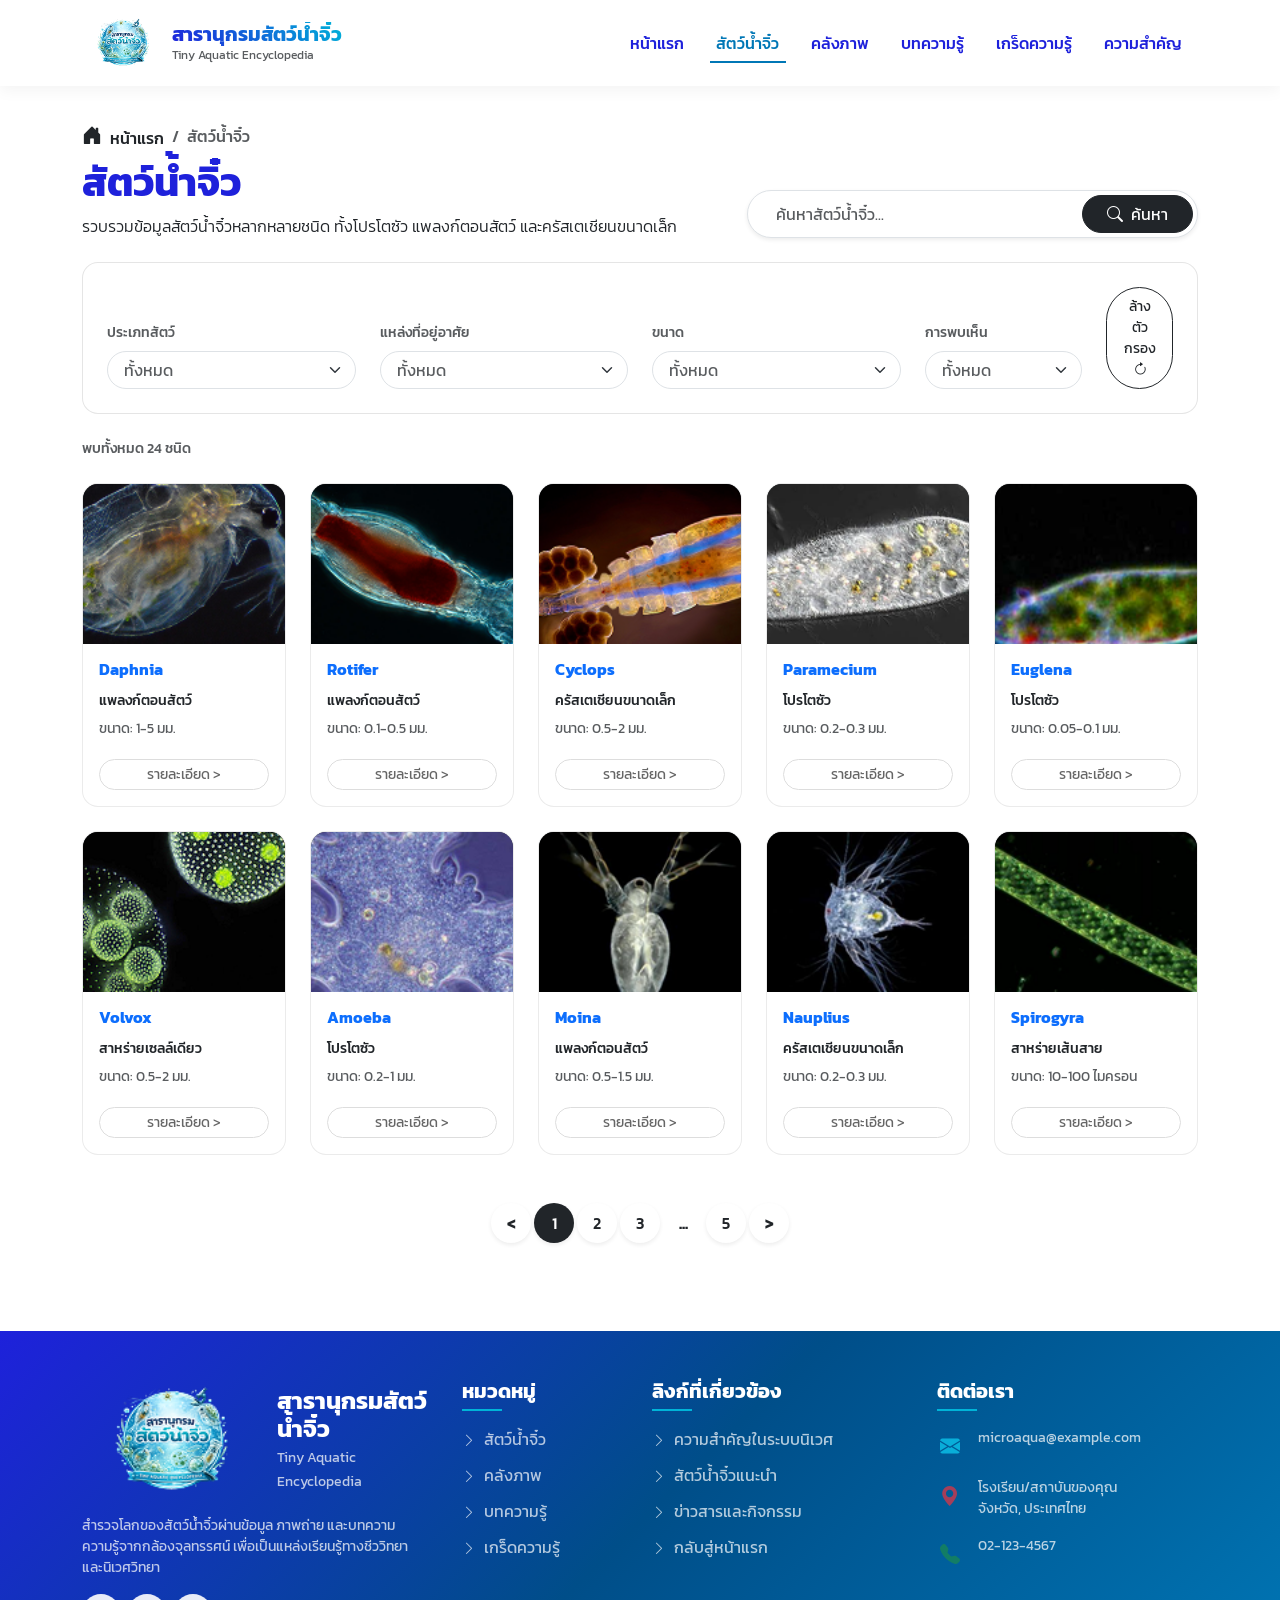
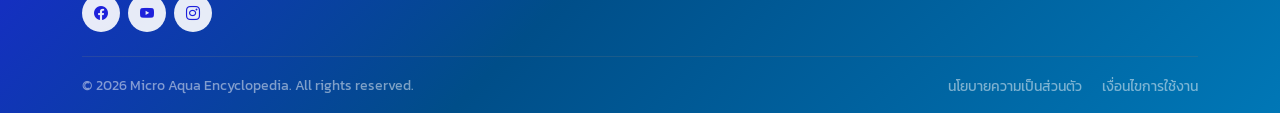
==== animals.html @ 3935b18d "Initial commit - Complete Static HTML Site" ====
<!DOCTYPE html>
<html lang="th">
<head>
    <meta charset="UTF-8">
    <meta name="viewport" content="width=device-width, initial-scale=1.0">
    <title>สัตว์น้ำจิ๋ว | Tiny Aquatic Encyclopedia</title>
    
    <!-- Google Fonts -->
    <link rel="preconnect" href="https://fonts.googleapis.com">
    <link rel="preconnect" href="https://fonts.gstatic.com" crossorigin>
    <link href="https://fonts.googleapis.com/css2?family=Kanit:wght@300;400;500;600;700&display=swap" rel="stylesheet">
    
    <!-- Bootstrap 5 CSS -->
    <link href="https://cdn.jsdelivr.net/npm/bootstrap@5.3.2/dist/css/bootstrap.min.css" rel="stylesheet">
    
    <!-- Bootstrap Icons -->
    <link rel="stylesheet" href="https://cdn.jsdelivr.net/npm/bootstrap-icons@1.11.1/font/bootstrap-icons.css">
    
    <!-- AOS Animation CSS -->
    <link href="https://unpkg.com/aos@2.3.1/dist/aos.css" rel="stylesheet">
    
    <!-- Custom CSS -->
    <link rel="stylesheet" href="style.css">
</head>
<body class="bg-white">

    <!-- Navbar -->
    <nav class="navbar navbar-expand-lg fixed-top glass-nav scrolled">
        <div class="container">
            <a class="navbar-brand d-flex align-items-center" href="index.html">
                <img src="รูป/logo.png" alt="Logo" class="me-2 nav-logo">
                <div>
                    <h1 class="h5 mb-0 fw-bold text-gradient">สารานุกรมสัตว์น้ำจิ๋ว</h1>
                    <small class="text-muted d-block" style="font-size: 0.75rem;">Tiny Aquatic Encyclopedia</small>
                </div>
            </a>
                <button class="navbar-toggler" type="button" data-bs-toggle="collapse" data-bs-target="#navbarNav">
                <span class="navbar-toggler-icon"></span>
            </button>

            <div class="collapse navbar-collapse justify-content-end" id="navbarNav">
                <ul class="navbar-nav fw-medium">
                    <li class="nav-item"><a class="nav-link" href="index.html">หน้าแรก</a></li>
                    <li class="nav-item"><a class="nav-link active" href="animals.html">สัตว์น้ำจิ๋ว</a></li>
                    <li class="nav-item"><a class="nav-link" href="gallery.html">คลังภาพ</a></li>
                    <li class="nav-item"><a class="nav-link" href="articles.html">บทความรู้</a></li>
                    <li class="nav-item"><a class="nav-link" href="trivia.html">เกร็ดความรู้</a></li>
                    <li class="nav-item"><a class="nav-link" href="importance.html">ความสำคัญ</a></li>
                </ul>
            </div>
        </div>
    </nav>

    <!-- Main Content -->
    <div class="container" style="margin-top: 120px;">
        <!-- Breadcrumb & Search -->
        <div class="row align-items-end mb-4">
            <div class="col-md-7" data-aos="fade-right">
                <nav aria-label="breadcrumb">
                    <ol class="breadcrumb mb-2">
                        <li class="breadcrumb-item"><a href="index.html" class="text-decoration-none text-dark fw-medium"><i class="bi bi-house-door-fill fs-5 me-1 align-text-bottom"></i> หน้าแรก</a></li>
                        <li class="breadcrumb-item active fw-medium mt-1" aria-current="page">สัตว์น้ำจิ๋ว</li>
                    </ol>
                </nav>
                <h2 class="fw-bold section-title mb-2 fs-1">สัตว์น้ำจิ๋ว</h2>
                <p class="text-dark mb-0 fw-light">รวบรวมข้อมูลสัตว์น้ำจิ๋วหลากหลายชนิด ทั้งโปรโตซัว แพลงก์ตอนสัตว์ และครัสเตเชียนขนาดเล็ก</p>
            </div>
            <div class="col-md-5 mt-4 mt-md-0" data-aos="fade-left">
                <div class="input-group shadow-sm rounded-pill overflow-hidden border bg-white p-1">
                    <input type="text" id="searchInput" class="form-control border-0 px-4 bg-transparent" style="box-shadow: none;" placeholder="ค้นหาสัตว์น้ำจิ๋ว...">
                    <button class="btn btn-dark rounded-pill px-4" type="button"><i class="bi bi-search me-1"></i> ค้นหา</button>
                </div>
            </div>
        </div>

        <!-- Filters Box -->
        <div class="filter-box bg-white p-4 rounded-4 mb-4" data-aos="fade-up">
            <div class="row g-4 align-items-end">
                <div class="col-md-3">
                    <label class="form-label small text-muted mb-2 fw-medium">ประเภทสัตว์</label>
                    <select id="filterType" class="form-select rounded-pill ps-3 pe-4 text-muted">
                        <option value="ทั้งหมด" selected>ทั้งหมด</option>
                        <option value="แพลงก์ตอนสัตว์">แพลงก์ตอนสัตว์</option>
                        <option value="ครัสเตเชียนขนาดเล็ก">ครัสเตเชียนขนาดเล็ก</option>
                        <option value="โปรโตซัว">โปรโตซัว</option>
                        <option value="สาหร่ายเซลล์เดียว">สาหร่ายเซลล์เดียว</option>
                        <option value="สาหร่ายเส้นสาย">สาหร่ายเส้นสาย</option>
                    </select>
                </div>
                <div class="col-md-3">
                    <label class="form-label small text-muted mb-2 fw-medium">แหล่งที่อยู่อาศัย</label>
                    <select class="form-select rounded-pill ps-3 pe-4 text-muted">
                        <option selected>ทั้งหมด</option>
                    </select>
                </div>
                <div class="col-md-3">
                    <label class="form-label small text-muted mb-2 fw-medium">ขนาด</label>
                    <select id="filterSize" class="form-select rounded-pill ps-3 pe-4 text-muted">
                        <option value="ทั้งหมด" selected>ทั้งหมด</option>
                        <option value="10-100 ไมครอน">10-100 ไมครอน</option>
                        <option value="0.05-0.1 มม.">0.05-0.1 มม.</option>
                        <option value="0.1-0.5 มม.">0.1-0.5 มม.</option>
                        <option value="0.2-0.3 มม.">0.2-0.3 มม.</option>
                        <option value="0.2-1 มม.">0.2-1 มม.</option>
                        <option value="0.5-1.5 มม.">0.5-1.5 มม.</option>
                        <option value="0.5-2 มม.">0.5-2 มม.</option>
                        <option value="1-5 มม.">1-5 มม.</option>
                    </select>
                </div>
                <div class="col-md-2">
                    <label class="form-label small text-muted mb-2 fw-medium">การพบเห็น</label>
                    <select class="form-select rounded-pill ps-3 pe-4 text-muted">
                        <option selected>ทั้งหมด</option>
                    </select>
                </div>
                <div class="col-md-1 text-center">
                    <button id="clearFiltersBtn" class="btn btn-outline-dark rounded-pill btn-sm py-2 px-3 w-100" title="ล้างตัวกรอง">
                        ล้างตัวกรอง <i class="bi bi-arrow-clockwise"></i>
                    </button>
                </div>
            </div>
        </div>

        <p id="resultCount" class="text-muted small mb-4 fw-medium" data-aos="fade-up">พบทั้งหมด 24 ชนิด</p>

        <!-- Grid of Animals -->
        <div id="animalGrid" class="row g-4 mb-5">
            <!-- Animal 1 -->
            <div class="col-sm-6 col-md-4 col-lg-5ths" data-aos="fade-up" data-aos-delay="50">
                <div class="card animal-list-card rounded-4 h-100 overflow-hidden bg-white">
                    <div class="card-img-top overflow-hidden bg-dark">
                        <img src="หน้าสอง/Rectangle 15.png" alt="Daphnia" class="img-fluid w-100 object-fit-cover" style="height: 160px;">
                    </div>
                    <div class="card-body p-3 d-flex flex-column">
                        <h6 class="fw-bold text-primary mb-2">Daphnia</h6>
                        <div class="text-dark small mb-3 lh-lg">
                            <div class="fw-medium">แพลงก์ตอนสัตว์</div>
                            <div class="text-muted">ขนาด: 1-5 มม.</div>
                        </div>
                        <a href="javascript:void(0)" data-bs-toggle="modal" data-bs-target="#modalDaphnia" class="btn btn-outline-secondary btn-sm w-100 rounded-pill mt-auto detail-btn">รายละเอียด &gt;</a>
                    </div>
                </div>
            </div>
            
            <!-- Animal 2 -->
            <div class="col-sm-6 col-md-4 col-lg-5ths" data-aos="fade-up" data-aos-delay="100">
                <div class="card animal-list-card rounded-4 h-100 overflow-hidden bg-white">
                    <div class="card-img-top overflow-hidden bg-dark">
                        <img src="หน้าสอง/Rectangle 16.png" alt="Rotifer" class="img-fluid w-100 object-fit-cover" style="height: 160px;">
                    </div>
                    <div class="card-body p-3 d-flex flex-column">
                        <h6 class="fw-bold text-primary mb-2">Rotifer</h6>
                        <div class="text-dark small mb-3 lh-lg">
                            <div class="fw-medium">แพลงก์ตอนสัตว์</div>
                            <div class="text-muted">ขนาด: 0.1-0.5 มม.</div>
                        </div>
                        <a href="javascript:void(0)" data-bs-toggle="modal" data-bs-target="#modalRotifer" class="btn btn-outline-secondary btn-sm w-100 rounded-pill mt-auto detail-btn">รายละเอียด &gt;</a>
                    </div>
                </div>
            </div>

            <!-- Animal 3 -->
            <div class="col-sm-6 col-md-4 col-lg-5ths" data-aos="fade-up" data-aos-delay="150">
                <div class="card animal-list-card rounded-4 h-100 overflow-hidden bg-white">
                    <div class="card-img-top overflow-hidden bg-dark">
                        <img src="หน้าสอง/Rectangle 17.png" alt="Cyclops" class="img-fluid w-100 object-fit-cover" style="height: 160px;">
                    </div>
                    <div class="card-body p-3 d-flex flex-column">
                        <h6 class="fw-bold text-primary mb-2">Cyclops</h6>
                        <div class="text-dark small mb-3 lh-lg">
                            <div class="fw-medium">ครัสเตเชียนขนาดเล็ก</div>
                            <div class="text-muted">ขนาด: 0.5-2 มม.</div>
                        </div>
                        <a href="javascript:void(0)" data-bs-toggle="modal" data-bs-target="#modalCyclops" class="btn btn-outline-secondary btn-sm w-100 rounded-pill mt-auto detail-btn">รายละเอียด &gt;</a>
                    </div>
                </div>
            </div>

            <!-- Animal 4 -->
            <div class="col-sm-6 col-md-4 col-lg-5ths" data-aos="fade-up" data-aos-delay="200">
                <div class="card animal-list-card rounded-4 h-100 overflow-hidden bg-white">
                    <div class="card-img-top overflow-hidden bg-dark">
                        <img src="หน้าสอง/Rectangle 18.png" alt="Paramecium" class="img-fluid w-100 object-fit-cover" style="height: 160px;">
                    </div>
                    <div class="card-body p-3 d-flex flex-column">
                        <h6 class="fw-bold text-primary mb-2">Paramecium</h6>
                        <div class="text-dark small mb-3 lh-lg">
                            <div class="fw-medium">โปรโตซัว</div>
                            <div class="text-muted">ขนาด: 0.2-0.3 มม.</div>
                        </div>
                        <a href="javascript:void(0)" data-bs-toggle="modal" data-bs-target="#modalParamecium" class="btn btn-outline-secondary btn-sm w-100 rounded-pill mt-auto detail-btn">รายละเอียด &gt;</a>
                    </div>
                </div>
            </div>

            <!-- Animal 5 -->
            <div class="col-sm-6 col-md-4 col-lg-5ths" data-aos="fade-up" data-aos-delay="250">
                <div class="card animal-list-card rounded-4 h-100 overflow-hidden bg-white">
                    <div class="card-img-top overflow-hidden bg-dark">
                        <img src="หน้าสอง/Rectangle 19.png" alt="Euglena" class="img-fluid w-100 object-fit-cover" style="height: 160px;">
                    </div>
                    <div class="card-body p-3 d-flex flex-column">
                        <h6 class="fw-bold text-primary mb-2">Euglena</h6>
                        <div class="text-dark small mb-3 lh-lg">
                            <div class="fw-medium">โปรโตซัว</div>
                            <div class="text-muted">ขนาด: 0.05-0.1 มม.</div>
                        </div>
                        <a href="javascript:void(0)" data-bs-toggle="modal" data-bs-target="#modalEuglena" class="btn btn-outline-secondary btn-sm w-100 rounded-pill mt-auto detail-btn">รายละเอียด &gt;</a>
                    </div>
                </div>
            </div>

            <!-- Animal 6 -->
            <div class="col-sm-6 col-md-4 col-lg-5ths" data-aos="fade-up" data-aos-delay="50">
                <div class="card animal-list-card rounded-4 h-100 overflow-hidden bg-white">
                    <div class="card-img-top overflow-hidden bg-dark">
                        <img src="หน้าสอง/Rectangle 36.png" alt="Volvox" class="img-fluid w-100 object-fit-cover" style="height: 160px;">
                    </div>
                    <div class="card-body p-3 d-flex flex-column">
                        <h6 class="fw-bold text-primary mb-2">Volvox</h6>
                        <div class="text-dark small mb-3 lh-lg">
                            <div class="fw-medium">สาหร่ายเซลล์เดียว</div>
                            <div class="text-muted">ขนาด: 0.5-2 มม.</div>
                        </div>
                        <a href="javascript:void(0)" data-bs-toggle="modal" data-bs-target="#modalVolvox" class="btn btn-outline-secondary btn-sm w-100 rounded-pill mt-auto detail-btn">รายละเอียด &gt;</a>
                    </div>
                </div>
            </div>

            <!-- Animal 7 -->
            <div class="col-sm-6 col-md-4 col-lg-5ths" data-aos="fade-up" data-aos-delay="100">
                <div class="card animal-list-card rounded-4 h-100 overflow-hidden bg-white">
                    <div class="card-img-top overflow-hidden bg-dark">
                        <img src="หน้าสอง/Rectangle 37.png" alt="Amoeba" class="img-fluid w-100 object-fit-cover" style="height: 160px;">
                    </div>
                    <div class="card-body p-3 d-flex flex-column">
                        <h6 class="fw-bold text-primary mb-2">Amoeba</h6>
                        <div class="text-dark small mb-3 lh-lg">
                            <div class="fw-medium">โปรโตซัว</div>
                            <div class="text-muted">ขนาด: 0.2-1 มม.</div>
                        </div>
                        <a href="javascript:void(0)" data-bs-toggle="modal" data-bs-target="#modalAmoeba" class="btn btn-outline-secondary btn-sm w-100 rounded-pill mt-auto detail-btn">รายละเอียด &gt;</a>
                    </div>
                </div>
            </div>

            <!-- Animal 8 -->
            <div class="col-sm-6 col-md-4 col-lg-5ths" data-aos="fade-up" data-aos-delay="150">
                <div class="card animal-list-card rounded-4 h-100 overflow-hidden bg-white">
                    <div class="card-img-top overflow-hidden bg-dark">
                        <img src="หน้าสอง/Rectangle 38.png" alt="Moina" class="img-fluid w-100 object-fit-cover" style="height: 160px;">
                    </div>
                    <div class="card-body p-3 d-flex flex-column">
                        <h6 class="fw-bold text-primary mb-2">Moina</h6>
                        <div class="text-dark small mb-3 lh-lg">
                            <div class="fw-medium">แพลงก์ตอนสัตว์</div>
                            <div class="text-muted">ขนาด: 0.5-1.5 มม.</div>
                        </div>
                        <a href="javascript:void(0)" data-bs-toggle="modal" data-bs-target="#modalMoina" class="btn btn-outline-secondary btn-sm w-100 rounded-pill mt-auto detail-btn">รายละเอียด &gt;</a>
                    </div>
                </div>
            </div>

            <!-- Animal 9 -->
            <div class="col-sm-6 col-md-4 col-lg-5ths" data-aos="fade-up" data-aos-delay="200">
                <div class="card animal-list-card rounded-4 h-100 overflow-hidden bg-white">
                    <div class="card-img-top overflow-hidden bg-dark">
                        <img src="หน้าสอง/Rectangle 39.png" alt="Nauplius" class="img-fluid w-100 object-fit-cover" style="height: 160px;">
                    </div>
                    <div class="card-body p-3 d-flex flex-column">
                        <h6 class="fw-bold text-primary mb-2">Nauplius</h6>
                        <div class="text-dark small mb-3 lh-lg">
                            <div class="fw-medium">ครัสเตเชียนขนาดเล็ก</div>
                            <div class="text-muted">ขนาด: 0.2-0.3 มม.</div>
                        </div>
                        <a href="javascript:void(0)" data-bs-toggle="modal" data-bs-target="#modalNauplius" class="btn btn-outline-secondary btn-sm w-100 rounded-pill mt-auto detail-btn">รายละเอียด &gt;</a>
                    </div>
                </div>
            </div>

            <!-- Animal 10 -->
            <div class="col-sm-6 col-md-4 col-lg-5ths" data-aos="fade-up" data-aos-delay="250">
                <div class="card animal-list-card rounded-4 h-100 overflow-hidden bg-white">
                    <div class="card-img-top overflow-hidden bg-dark">
                        <img src="หน้าสอง/Rectangle 40.png" alt="Spirogyra" class="img-fluid w-100 object-fit-cover" style="height: 160px;">
                    </div>
                    <div class="card-body p-3 d-flex flex-column">
                        <h6 class="fw-bold text-primary mb-2">Spirogyra</h6>
                        <div class="text-dark small mb-3 lh-lg">
                            <div class="fw-medium">สาหร่ายเส้นสาย</div>
                            <div class="text-muted">ขนาด: 10-100 ไมครอน</div>
                        </div>
                        <a href="javascript:void(0)" data-bs-toggle="modal" data-bs-target="#modalSpirogyra" class="btn btn-outline-secondary btn-sm w-100 rounded-pill mt-auto detail-btn">รายละเอียด &gt;</a>
                    </div>
                </div>
            </div>

        </div>

        <!-- Pagination -->
        <nav aria-label="Page navigation" class="mb-5 pb-4" data-aos="fade-up">
            <ul class="pagination justify-content-center">
                <li class="page-item disabled">
                    <a class="page-link text-dark rounded-circle me-1 border-0 bg-white shadow-sm fw-bold" href="index.html">&lt;</a>
                </li>
                <li class="page-item active">
                    <a class="page-link text-white rounded-circle me-1 border-0 bg-dark shadow-sm" href="index.html">1</a>
                </li>
                <li class="page-item">
                    <a class="page-link text-dark rounded-circle me-1 border-0 bg-white shadow-sm" href="index.html">2</a>
                </li>
                <li class="page-item">
                    <a class="page-link text-dark rounded-circle me-1 border-0 bg-white shadow-sm" href="index.html">3</a>
                </li>
                <li class="page-item disabled">
                    <a class="page-link text-dark rounded-circle me-1 border-0 bg-transparent fw-bold" href="index.html">...</a>
                </li>
                <li class="page-item">
                    <a class="page-link text-dark rounded-circle me-1 border-0 bg-white shadow-sm" href="index.html">5</a>
                </li>
                <li class="page-item">
                    <a class="page-link text-dark rounded-circle border-0 bg-white shadow-sm fw-bold" href="index.html">&gt;</a>
                </li>
            </ul>
        </nav>
    </div>

    <!-- Footer -->
    <footer class="footer mt-5 pt-5 pb-3">
        <div class="container">
            <div class="row g-4 mb-4">
                <div class="col-lg-4 col-md-6 mb-4 mb-lg-0">
                    <div class="d-flex align-items-center mb-3">
                        <img src="รูป/logo.png" alt="Logo" class="me-3 footer-logo">
                        <div>
                            <h4 class="text-white mb-0 fw-bold">สารานุกรมสัตว์น้ำจิ๋ว</h4>
                            <small class="text-light opacity-75">Tiny Aquatic Encyclopedia</small>
                        </div>
                    </div>
                    <p class="text-light opacity-75 small pe-lg-4">สำรวจโลกของสัตว์น้ำจิ๋วผ่านข้อมูล ภาพถ่าย และบทความความรู้จากกล้องจุลทรรศน์ เพื่อเป็นแหล่งเรียนรู้ทางชีววิทยาและนิเวศวิทยา</p>
                    <div class="d-flex gap-2 social-links mt-3">
                        <a href="https://facebook.com" target="_blank" class="btn btn-sm btn-light rounded-circle"><i class="bi bi-facebook"></i></a>
                        <a href="https://youtube.com" target="_blank" class="btn btn-sm btn-light rounded-circle"><i class="bi bi-youtube"></i></a>
                        <a href="https://instagram.com" target="_blank" class="btn btn-sm btn-light rounded-circle"><i class="bi bi-instagram"></i></a>
                    </div>
                </div>
                
                <div class="col-lg-2 col-md-6 mb-4 mb-lg-0">
                    <h5 class="text-white mb-4 fw-bold position-relative footer-title">หมวดหมู่</h5>
                    <ul class="list-unstyled footer-links">
                        <li><a href="animals.html"><i class="bi bi-chevron-right me-1 small"></i> สัตว์น้ำจิ๋ว</a></li>
                        <li><a href="gallery.html"><i class="bi bi-chevron-right me-1 small"></i> คลังภาพ</a></li>
                        <li><a href="articles.html"><i class="bi bi-chevron-right me-1 small"></i> บทความรู้</a></li>
                        <li><a href="trivia.html"><i class="bi bi-chevron-right me-1 small"></i> เกร็ดความรู้</a></li>
                    </ul>
                </div>

                <div class="col-lg-3 col-md-6 mb-4 mb-lg-0">
                    <h5 class="text-white mb-4 fw-bold position-relative footer-title">ลิงก์ที่เกี่ยวข้อง</h5>
                    <ul class="list-unstyled footer-links">
                        <li><a href="importance.html"><i class="bi bi-chevron-right me-1 small"></i> ความสำคัญในระบบนิเวศ</a></li>
                        <li><a href="index.html#recommended"><i class="bi bi-chevron-right me-1 small"></i> สัตว์น้ำจิ๋วแนะนำ</a></li>
                        <li><a href="index.html#news"><i class="bi bi-chevron-right me-1 small"></i> ข่าวสารและกิจกรรม</a></li>
                        <li><a href="index.html"><i class="bi bi-chevron-right me-1 small"></i> กลับสู่หน้าแรก</a></li>
                    </ul>
                </div>
                
                <div class="col-lg-3 col-md-6">
                    <h5 class="text-white mb-4 fw-bold position-relative footer-title">ติดต่อเรา</h5>
                    <ul class="list-unstyled text-light opacity-75 small contact-info">
                        <li class="mb-3 d-flex"><i class="bi bi-envelope-fill me-3 mt-1 fs-5 text-info"></i> <span>microaqua@example.com</span></li>
                        <li class="mb-3 d-flex"><i class="bi bi-geo-alt-fill me-3 mt-1 fs-5 text-danger"></i> <span>โรงเรียน/สถาบันของคุณ<br>จังหวัด, ประเทศไทย</span></li>
                        <li class="mb-3 d-flex"><i class="bi bi-telephone-fill me-3 mt-1 fs-5 text-success"></i> <span>02-123-4567</span></li>
                    </ul>
                </div>
            </div>
            
            <hr class="border-secondary mb-3 mt-4">
            
            <div class="row align-items-center text-center text-md-start">
                <div class="col-md-6">
                    <p class="mb-0 text-light opacity-50 small">&copy; 2026 Micro Aqua Encyclopedia. All rights reserved.</p>
                </div>
                <div class="col-md-6 text-md-end mt-2 mt-md-0">
                    <a href="index.html" class="text-light opacity-50 small text-decoration-none me-3">นโยบายความเป็นส่วนตัว</a>
                    <a href="index.html" class="text-light opacity-50 small text-decoration-none">เงื่อนไขการใช้งาน</a>
                </div>
            </div>
        </div>
    </footer>

    <!-- Bootstrap 5 JS -->
    <script src="https://cdn.jsdelivr.net/npm/bootstrap@5.3.2/dist/js/bootstrap.bundle.min.js"></script>
    
    <!-- AOS Animation JS -->
    <script src="https://unpkg.com/aos@2.3.1/dist/aos.js"></script>
    
    <!-- Custom JS -->
    <script src="script.js"></script>
    <!-- Modals for Animals -->
    <div class="modal fade" id="modalDaphnia" tabindex="-1" aria-labelledby="modalDaphniaLabel" aria-hidden="true">
        <div class="modal-dialog modal-dialog-centered modal-dialog-scrollable modal-lg">
            <div class="modal-content border-0 rounded-4 shadow">
                <div class="modal-header border-0 pb-0">
                    <h5 class="modal-title fw-bold text-primary" id="modalDaphniaLabel">Daphnia (ไรน้ำ)</h5>
                    <button type="button" class="btn-close" data-bs-dismiss="modal" aria-label="Close"></button>
                </div>
                <div class="modal-body p-4">
                    <div class="row g-4 align-items-center">
                        <div class="col-md-6 text-center">
                            <img src="หน้าสอง/Rectangle 15.png" class="img-fluid rounded-3 shadow-sm w-100 object-fit-cover" alt="Daphnia" style="max-height: 300px;">
                        </div>
                        <div class="col-md-6">
                            <h6 class="fw-bold mb-3 border-bottom pb-2">ข้อมูลรายละเอียด</h6>
                            <p class="text-muted lh-lg" style="font-size: 0.95rem;">
                                Daphnia หรือไรน้ำ เป็นแพลงก์ตอนสัตว์ที่อาศัยอยู่ในแหล่งน้ำจืด มีบทบาทสำคัญในห่วงโซ่อาหารโดยเป็นผู้บริโภคสาหร่ายและเป็นอาหารของปลาขนาดเล็ก มีลำตัวโปร่งใสและหนวดที่ใช้ในการว่ายน้ำ
                            </p>
                            <div class="mt-4 pt-3 border-top">
                                <span class="badge bg-light text-dark border px-3 py-2 me-2">แพลงก์ตอนสัตว์</span>
                                <span class="badge bg-light text-dark border px-3 py-2">แหล่งน้ำจืด</span>
                            </div>
                        </div>
                    </div>
                </div>
            </div>
        </div>
    </div>

    <div class="modal fade" id="modalRotifer" tabindex="-1" aria-labelledby="modalRotiferLabel" aria-hidden="true">
        <div class="modal-dialog modal-dialog-centered modal-dialog-scrollable modal-lg">
            <div class="modal-content border-0 rounded-4 shadow">
                <div class="modal-header border-0 pb-0">
                    <h5 class="modal-title fw-bold text-primary" id="modalRotiferLabel">Rotifer (โรติเฟอร์)</h5>
                    <button type="button" class="btn-close" data-bs-dismiss="modal" aria-label="Close"></button>
                </div>
                <div class="modal-body p-4">
                    <div class="row g-4 align-items-center">
                        <div class="col-md-6 text-center">
                            <img src="หน้าสอง/Rectangle 16.png" class="img-fluid rounded-3 shadow-sm w-100 object-fit-cover" alt="Rotifer" style="max-height: 300px;">
                        </div>
                        <div class="col-md-6">
                            <h6 class="fw-bold mb-3 border-bottom pb-2">ข้อมูลรายละเอียด</h6>
                            <p class="text-muted lh-lg" style="font-size: 0.95rem;">
                                Rotifer เป็นสัตว์ขนาดเล็กที่มีโครงสร้างซับซ้อน มีอวัยวะคล้ายล้อหมุนที่หัวสำหรับพัดอาหารเข้าปาก มักพบในแหล่งน้ำจืดทั่วโลก และทนต่อสภาวะแห้งแล้งได้ดีเยี่ยม
                            </p>
                            <div class="mt-4 pt-3 border-top">
                                <span class="badge bg-light text-dark border px-3 py-2 me-2">แพลงก์ตอนสัตว์</span>
                                <span class="badge bg-light text-dark border px-3 py-2">แหล่งน้ำจืด</span>
                            </div>
                        </div>
                    </div>
                </div>
            </div>
        </div>
    </div>

    <div class="modal fade" id="modalCyclops" tabindex="-1" aria-labelledby="modalCyclopsLabel" aria-hidden="true">
        <div class="modal-dialog modal-dialog-centered modal-dialog-scrollable modal-lg">
            <div class="modal-content border-0 rounded-4 shadow">
                <div class="modal-header border-0 pb-0">
                    <h5 class="modal-title fw-bold text-primary" id="modalCyclopsLabel">Cyclops</h5>
                    <button type="button" class="btn-close" data-bs-dismiss="modal" aria-label="Close"></button>
                </div>
                <div class="modal-body p-4">
                    <div class="row g-4 align-items-center">
                        <div class="col-md-6 text-center">
                            <img src="หน้าสอง/Rectangle 17.png" class="img-fluid rounded-3 shadow-sm w-100 object-fit-cover" alt="Cyclops" style="max-height: 300px;">
                        </div>
                        <div class="col-md-6">
                            <h6 class="fw-bold mb-3 border-bottom pb-2">ข้อมูลรายละเอียด</h6>
                            <p class="text-muted lh-lg" style="font-size: 0.95rem;">
                                Cyclops เป็นสัตว์กลุ่มครัสเตเชียนขนาดเล็ก มีตาเดียวตรงกลางหัว เป็นนักล่าตัวยงในระดับไมโคร และเป็นแหล่งอาหารชั้นดีสำหรับปลาเศรษฐกิจหลายชนิด
                            </p>
                            <div class="mt-4 pt-3 border-top">
                                <span class="badge bg-light text-dark border px-3 py-2 me-2">ครัสเตเชียน</span>
                                <span class="badge bg-light text-dark border px-3 py-2">นักล่าขนาดเล็ก</span>
                            </div>
                        </div>
                    </div>
                </div>
            </div>
        </div>
    </div>

    <div class="modal fade" id="modalParamecium" tabindex="-1" aria-labelledby="modalParameciumLabel" aria-hidden="true">
        <div class="modal-dialog modal-dialog-centered modal-dialog-scrollable modal-lg">
            <div class="modal-content border-0 rounded-4 shadow">
                <div class="modal-header border-0 pb-0">
                    <h5 class="modal-title fw-bold text-primary" id="modalParameciumLabel">Paramecium (พารามีเซียม)</h5>
                    <button type="button" class="btn-close" data-bs-dismiss="modal" aria-label="Close"></button>
                </div>
                <div class="modal-body p-4">
                    <div class="row g-4 align-items-center">
                        <div class="col-md-6 text-center">
                            <img src="หน้าสอง/Rectangle 18.png" class="img-fluid rounded-3 shadow-sm w-100 object-fit-cover" alt="Paramecium" style="max-height: 300px;">
                        </div>
                        <div class="col-md-6">
                            <h6 class="fw-bold mb-3 border-bottom pb-2">ข้อมูลรายละเอียด</h6>
                            <p class="text-muted lh-lg" style="font-size: 0.95rem;">
                                Paramecium เป็นสิ่งมีชีวิตเซลล์เดียวขนาดเล็ก จัดอยู่ในกลุ่มโปรโตซัว มีรูปร่างคล้ายรองเท้าแตะ เคลื่อนที่โดยใช้ขนสั้นๆ ที่เรียกว่า ซีเลีย (Cilia) โบกพัด มักพบในแหล่งน้ำจืดที่ค่อนข้างนิ่งและมีอินทรียวัตถุเน่าเปื่อย
                            </p>
                            <div class="mt-4 pt-3 border-top">
                                <span class="badge bg-light text-dark border px-3 py-2 me-2">โปรโตซัว</span>
                                <span class="badge bg-light text-dark border px-3 py-2">น้ำจืด</span>
                            </div>
                        </div>
                    </div>
                </div>
            </div>
        </div>
    </div>

    <div class="modal fade" id="modalEuglena" tabindex="-1" aria-labelledby="modalEuglenaLabel" aria-hidden="true">
        <div class="modal-dialog modal-dialog-centered modal-dialog-scrollable modal-lg">
            <div class="modal-content border-0 rounded-4 shadow">
                <div class="modal-header border-0 pb-0">
                    <h5 class="modal-title fw-bold text-primary" id="modalEuglenaLabel">Euglena (ยูกลีนา)</h5>
                    <button type="button" class="btn-close" data-bs-dismiss="modal" aria-label="Close"></button>
                </div>
                <div class="modal-body p-4">
                    <div class="row g-4 align-items-center">
                        <div class="col-md-6 text-center">
                            <img src="หน้าสอง/Rectangle 19.png" class="img-fluid rounded-3 shadow-sm w-100 object-fit-cover" alt="Euglena" style="max-height: 300px;">
                        </div>
                        <div class="col-md-6">
                            <h6 class="fw-bold mb-3 border-bottom pb-2">ข้อมูลรายละเอียด</h6>
                            <p class="text-muted lh-lg" style="font-size: 0.95rem;">
                                Euglena เป็นสิ่งมีชีวิตเซลล์เดียวที่มีลักษณะก้ำกึ่งระหว่างพืชและสัตว์ คือสามารถสังเคราะห์ด้วยแสงได้เหมือนพืช (มีคลอโรพลาสต์) แต่ก็สามารถเคลื่อนที่และกินอาหารได้เหมือนสัตว์โดยใช้ แฟลเจลลัม (Flagellum)
                            </p>
                            <div class="mt-4 pt-3 border-top">
                                <span class="badge bg-light text-dark border px-3 py-2 me-2">โปรโตซัว</span>
                                <span class="badge bg-light text-dark border px-3 py-2">สังเคราะห์แสงได้</span>
                            </div>
                        </div>
                    </div>
                </div>
            </div>
        </div>
    </div>

    <div class="modal fade" id="modalVolvox" tabindex="-1" aria-labelledby="modalVolvoxLabel" aria-hidden="true">
        <div class="modal-dialog modal-dialog-centered modal-dialog-scrollable modal-lg">
            <div class="modal-content border-0 rounded-4 shadow">
                <div class="modal-header border-0 pb-0">
                    <h5 class="modal-title fw-bold text-primary" id="modalVolvoxLabel">Volvox (วอลวอกซ์)</h5>
                    <button type="button" class="btn-close" data-bs-dismiss="modal" aria-label="Close"></button>
                </div>
                <div class="modal-body p-4">
                    <div class="row g-4 align-items-center">
                        <div class="col-md-6 text-center">
                            <img src="หน้าสอง/Rectangle 36.png" class="img-fluid rounded-3 shadow-sm w-100 object-fit-cover" alt="Volvox" style="max-height: 300px;">
                        </div>
                        <div class="col-md-6">
                            <h6 class="fw-bold mb-3 border-bottom pb-2">ข้อมูลรายละเอียด</h6>
                            <p class="text-muted lh-lg" style="font-size: 0.95rem;">
                                Volvox เป็นสาหร่ายสีเขียวเซลล์เดียวที่อาศัยอยู่รวมกันเป็นโคโลนี (Colony) ทรงกลม สามารถมองเห็นได้ด้วยตาเปล่าคล้ายจุดฝุ่นสีเขียวกลิ้งไปมาในน้ำ เป็นตัวอย่างที่ดีของการวิวัฒนาการจากสิ่งมีชีวิตเซลล์เดียวไปสู่หลายเซลล์
                            </p>
                            <div class="mt-4 pt-3 border-top">
                                <span class="badge bg-light text-dark border px-3 py-2 me-2">สาหร่ายเซลล์เดียว</span>
                                <span class="badge bg-light text-dark border px-3 py-2">โคโลนี</span>
                            </div>
                        </div>
                    </div>
                </div>
            </div>
        </div>
    </div>

    <div class="modal fade" id="modalAmoeba" tabindex="-1" aria-labelledby="modalAmoebaLabel" aria-hidden="true">
        <div class="modal-dialog modal-dialog-centered modal-dialog-scrollable modal-lg">
            <div class="modal-content border-0 rounded-4 shadow">
                <div class="modal-header border-0 pb-0">
                    <h5 class="modal-title fw-bold text-primary" id="modalAmoebaLabel">Amoeba (อะมีบา)</h5>
                    <button type="button" class="btn-close" data-bs-dismiss="modal" aria-label="Close"></button>
                </div>
                <div class="modal-body p-4">
                    <div class="row g-4 align-items-center">
                        <div class="col-md-6 text-center">
                            <img src="หน้าสอง/Rectangle 37.png" class="img-fluid rounded-3 shadow-sm w-100 object-fit-cover" alt="Amoeba" style="max-height: 300px;">
                        </div>
                        <div class="col-md-6">
                            <h6 class="fw-bold mb-3 border-bottom pb-2">ข้อมูลรายละเอียด</h6>
                            <p class="text-muted lh-lg" style="font-size: 0.95rem;">
                                Amoeba เป็นโปรโตซัวที่มีรูปร่างไม่แน่นอน เคลื่อนที่และจับอาหารโดยการยื่น เท้าเทียม (Pseudopodium) ออกมาโอบล้อมเหยื่อ พบได้ทั่วไปในแหล่งน้ำจืด ดินชื้น และบางชนิดเป็นปรสิตที่ก่อโรคในมนุษย์
                            </p>
                            <div class="mt-4 pt-3 border-top">
                                <span class="badge bg-light text-dark border px-3 py-2 me-2">โปรโตซัว</span>
                                <span class="badge bg-light text-dark border px-3 py-2">เท้าเทียม</span>
                            </div>
                        </div>
                    </div>
                </div>
            </div>
        </div>
    </div>

    <div class="modal fade" id="modalMoina" tabindex="-1" aria-labelledby="modalMoinaLabel" aria-hidden="true">
        <div class="modal-dialog modal-dialog-centered modal-dialog-scrollable modal-lg">
            <div class="modal-content border-0 rounded-4 shadow">
                <div class="modal-header border-0 pb-0">
                    <h5 class="modal-title fw-bold text-primary" id="modalMoinaLabel">Moina (ไรแดง)</h5>
                    <button type="button" class="btn-close" data-bs-dismiss="modal" aria-label="Close"></button>
                </div>
                <div class="modal-body p-4">
                    <div class="row g-4 align-items-center">
                        <div class="col-md-6 text-center">
                            <img src="หน้าสอง/Rectangle 38.png" class="img-fluid rounded-3 shadow-sm w-100 object-fit-cover" alt="Moina" style="max-height: 300px;">
                        </div>
                        <div class="col-md-6">
                            <h6 class="fw-bold mb-3 border-bottom pb-2">ข้อมูลรายละเอียด</h6>
                            <p class="text-muted lh-lg" style="font-size: 0.95rem;">
                                Moina หรือ ไรแดง เป็นแพลงก์ตอนสัตว์น้ำจืดขนาดเล็ก มีคุณค่าทางอาหารสูงมาก นิยมนำมาเพาะเลี้ยงเพื่อใช้เป็นอาหารอนุบาลลูกปลาและสัตว์น้ำวัยอ่อนในอุตสาหกรรมเพาะเลี้ยงสัตว์น้ำ
                            </p>
                            <div class="mt-4 pt-3 border-top">
                                <span class="badge bg-light text-dark border px-3 py-2 me-2">แพลงก์ตอนสัตว์</span>
                                <span class="badge bg-light text-dark border px-3 py-2">อาหารปลา</span>
                            </div>
                        </div>
                    </div>
                </div>
            </div>
        </div>
    </div>

    <div class="modal fade" id="modalNauplius" tabindex="-1" aria-labelledby="modalNaupliusLabel" aria-hidden="true">
        <div class="modal-dialog modal-dialog-centered modal-dialog-scrollable modal-lg">
            <div class="modal-content border-0 rounded-4 shadow">
                <div class="modal-header border-0 pb-0">
                    <h5 class="modal-title fw-bold text-primary" id="modalNaupliusLabel">Nauplius (นอเพลียส)</h5>
                    <button type="button" class="btn-close" data-bs-dismiss="modal" aria-label="Close"></button>
                </div>
                <div class="modal-body p-4">
                    <div class="row g-4 align-items-center">
                        <div class="col-md-6 text-center">
                            <img src="หน้าสอง/Rectangle 39.png" class="img-fluid rounded-3 shadow-sm w-100 object-fit-cover" alt="Nauplius" style="max-height: 300px;">
                        </div>
                        <div class="col-md-6">
                            <h6 class="fw-bold mb-3 border-bottom pb-2">ข้อมูลรายละเอียด</h6>
                            <p class="text-muted lh-lg" style="font-size: 0.95rem;">
                                Nauplius เป็นระยะตัวอ่อนแรกสุดของสัตว์ในกลุ่มครัสเตเชียน (เช่น กุ้ง ปู เพรียง) มีตาเดียวตรงกลางหน้าผากและมีรยางค์ 3 คู่ใช้สำหรับว่ายน้ำ เป็นแหล่งอาหารที่สำคัญมากในระบบนิเวศทางทะเลและน้ำจืด
                            </p>
                            <div class="mt-4 pt-3 border-top">
                                <span class="badge bg-light text-dark border px-3 py-2 me-2">ตัวอ่อนครัสเตเชียน</span>
                                <span class="badge bg-light text-dark border px-3 py-2">ระยะแรกเกิด</span>
                            </div>
                        </div>
                    </div>
                </div>
            </div>
        </div>
    </div>

    <div class="modal fade" id="modalSpirogyra" tabindex="-1" aria-labelledby="modalSpirogyraLabel" aria-hidden="true">
        <div class="modal-dialog modal-dialog-centered modal-dialog-scrollable modal-lg">
            <div class="modal-content border-0 rounded-4 shadow">
                <div class="modal-header border-0 pb-0">
                    <h5 class="modal-title fw-bold text-primary" id="modalSpirogyraLabel">Spirogyra (เทาน้ำ)</h5>
                    <button type="button" class="btn-close" data-bs-dismiss="modal" aria-label="Close"></button>
                </div>
                <div class="modal-body p-4">
                    <div class="row g-4 align-items-center">
                        <div class="col-md-6 text-center">
                            <img src="หน้าสอง/Rectangle 40.png" class="img-fluid rounded-3 shadow-sm w-100 object-fit-cover" alt="Spirogyra" style="max-height: 300px;">
                        </div>
                        <div class="col-md-6">
                            <h6 class="fw-bold mb-3 border-bottom pb-2">ข้อมูลรายละเอียด</h6>
                            <p class="text-muted lh-lg" style="font-size: 0.95rem;">
                                Spirogyra หรือ สาหร่ายเทาน้ำ เป็นสาหร่ายสีเขียวที่มีลักษณะเป็นเส้นสายยาว จุดเด่นคือมีคลอโรพลาสต์เรียงตัวเป็นเกลียวสว่านอยู่ภายในเซลล์ มักลอยเป็นแพอยู่ผิวน้ำในแหล่งน้ำจืดที่สะอาด
                            </p>
                            <div class="mt-4 pt-3 border-top">
                                <span class="badge bg-light text-dark border px-3 py-2 me-2">สาหร่ายเส้นสาย</span>
                                <span class="badge bg-light text-dark border px-3 py-2">สังเคราะห์แสง</span>
                            </div>
                        </div>
                    </div>
                </div>
            </div>
        </div>
    </div>

</body>
</html>
---- style.css ----
/* style.css */
:root {
    --primary-blue: #0077b6;
    --light-blue: #e0fbfc;
    --dark-blue: #1e21db;
    --accent-blue: #00b4d8;
    --glass-bg: rgba(255, 255, 255, 0.7);
    --glass-border: rgba(255, 255, 255, 0.4);
    --glass-shadow: 0 8px 32px 0 rgba(31, 38, 135, 0.07);
}

body {
    font-family: 'Kanit', sans-serif;
    color: #333;
    background-color: #f8f9fa;
    overflow-x: hidden;
}

/* Typography */
.text-gradient {
    background: linear-gradient(45deg, var(--dark-blue), var(--accent-blue));
    -webkit-background-clip: text;
    background-clip: text;
    -webkit-text-fill-color: transparent;
    color: transparent;
}
.section-title {
    color: var(--dark-blue);
}
.title-underline {
    height: 4px;
    width: 60px;
    background: linear-gradient(90deg, var(--primary-blue), var(--accent-blue));
    margin: 10px auto 0;
    border-radius: 2px;
}

/* Navbar Glassmorphism */
.glass-nav {
    background: rgba(255, 255, 255, 0.85);
    backdrop-filter: blur(10px);
    -webkit-backdrop-filter: blur(10px);
    border-bottom: 1px solid var(--glass-border);
    box-shadow: 0 4px 15px rgba(0,0,0,0.05);
    transition: all 0.3s ease;
    padding-top: 10px;
    padding-bottom: 10px;
}
.glass-nav.scrolled {
    background: rgba(255, 255, 255, 0.98);
    box-shadow: 0 4px 20px rgba(0,0,0,0.1);
    padding-top: 5px;
    padding-bottom: 5px;
}
.navbar-nav .nav-link {
    color: var(--dark-blue);
    position: relative;
    padding: 0.5rem 1rem !important;
    transition: color 0.3s ease;
}
.navbar-nav .nav-link::after {
    content: '';
    position: absolute;
    width: 0;
    height: 2px;
    bottom: 0;
    left: 50%;
    background-color: var(--primary-blue);
    transition: all 0.3s ease;
    transform: translateX(-50%);
}
.navbar-nav .nav-link:hover::after,
.navbar-nav .nav-link.active::after {
    width: 80%;
}
.navbar-nav .nav-link:hover,
.navbar-nav .nav-link.active {
    color: var(--primary-blue);
}

/* Hero Banner Section */
.hero-banner-section {
    margin-top: 70px; /* Offset for navbar */
    position: relative;
    overflow: hidden;
    background-color: var(--light-blue);
}
@keyframes bannerBreathing {
    0% { transform: scale(1) translateY(0); }
    50% { transform: scale(1.02) translateY(-5px); }
    100% { transform: scale(1) translateY(0); }
}
.hero-banner-img {
    display: block;
    width: 100%;
    animation: bannerBreathing 8s ease-in-out infinite;
    height: auto;
    object-fit: cover;
}

/* Logos */
.nav-logo {
    height: 55px;
    width: auto;
    object-fit: contain;
    transition: transform 0.3s ease;
}
.nav-logo:hover {
    transform: scale(1.05);
}
.footer-logo {
    height: 120px;
    width: auto;
    object-fit: contain;
    transition: transform 0.3s ease;
}
.footer-logo:hover {
    transform: scale(1.05);
}

/* Explore Section */
.bg-light-blue {
    background-color: var(--light-blue);
    background-image: radial-gradient(circle at 10% 20%, rgba(0, 180, 216, 0.08) 0%, transparent 40%),
                      radial-gradient(circle at 90% 80%, rgba(0, 119, 182, 0.08) 0%, transparent 40%);
}
.glass-card {
    background: rgba(255, 255, 255, 0.85);
    backdrop-filter: blur(10px);
    border: 1px solid rgba(255,255,255,0.8);
    box-shadow: var(--glass-shadow);
}
.hover-up {
    transition: all 0.4s cubic-bezier(0.175, 0.885, 0.32, 1.275);
}
.hover-up:hover {
    transform: translateY(-10px);
    box-shadow: 0 15px 35px rgba(0, 119, 182, 0.15);
    background: #fff;
}
.icon-box {
    width: 65px;
    height: 65px;
    border-radius: 18px;
    display: flex;
    align-items: center;
    justify-content: center;
    transition: transform 0.3s ease;
}
.hover-up:hover .icon-box {
    transform: scale(1.1) rotate(5deg);
}

/* Gradients for icons */
.gradient-1 { background: linear-gradient(135deg, #FF6B6B, #FF8E53); }
.gradient-2 { background: linear-gradient(135deg, #4facfe, #00f2fe); }
.gradient-3 { background: linear-gradient(135deg, #43e97b, #38f9d7); }
.gradient-4 { background: linear-gradient(135deg, #fa709a, #fee140); }
.gradient-5 { background: linear-gradient(135deg, #667eea, #764ba2); }
.gradient-6 { background: linear-gradient(135deg, #ff0844, #ffb199); }

/* Recommended Animals (Grid Cards) */
@media (min-width: 992px) {
    .col-lg-5ths {
        width: 20%;
    }
}
.animal-card {
    transition: all 0.3s ease;
}
.animal-card:hover {
    transform: translateY(-8px);
    box-shadow: 0 15px 30px rgba(0,0,0,0.1) !important;
}
.animal-card .card-img-top img {
    transition: transform 0.5s ease;
}
.animal-card:hover .card-img-top img {
    transform: scale(1.15);
}
.card-overlay {
    position: absolute;
    top: 0; left: 0; right: 0; bottom: 0;
    background: rgba(0, 119, 182, 0.5);
    display: flex;
    align-items: center;
    justify-content: center;
    opacity: 0;
    transition: opacity 0.3s ease;
}
.animal-card:hover .card-overlay {
    opacity: 1;
}
.btn-icon {
    width: 50px; height: 50px;
    display: flex;
    align-items: center;
    justify-content: center;
    transform: translateY(20px);
    transition: transform 0.3s cubic-bezier(0.175, 0.885, 0.32, 1.275);
    font-size: 1.2rem;
    color: var(--primary-blue);
}
.animal-card:hover .btn-icon {
    transform: translateY(0);
}
.animal-card .card-body {
    border-top: 3px solid transparent;
    transition: border-color 0.3s;
}
.animal-card:hover .card-body {
    border-top: 3px solid var(--accent-blue);
}

/* News Section */
.news-banner {
    background: linear-gradient(120deg, rgba(255,255,255,0.8) 0%, rgba(240,248,255,0.8) 100%);
    border: 1px solid rgba(255,255,255,1);
    backdrop-filter: blur(10px);
}
.blob-shape {
    position: absolute;
    top: -50px;
    right: -50px;
    width: 250px;
    height: 250px;
    background: radial-gradient(circle, rgba(0,180,216,0.15) 0%, transparent 70%);
    border-radius: 50%;
    z-index: 0;
    animation: float 6s ease-in-out infinite;
}
@keyframes float {
    0% { transform: translateY(0px) scale(1); }
    50% { transform: translateY(-20px) scale(1.1); }
    100% { transform: translateY(0px) scale(1); }
}
.beat-animation {
    display: inline-block;
    animation: beat 1.5s infinite;
}
@keyframes beat {
    0%, 100% { transform: scale(1); }
    10% { transform: scale(1.1); }
    20% { transform: scale(1); }
    30% { transform: scale(1.1); }
    40% { transform: scale(1); }
}

.news-item {
    padding: 15px;
    border-radius: 12px;
    background: rgba(255,255,255,0.7);
    transition: all 0.3s ease;
    border: 1px solid rgba(255,255,255,0.5);
    height: 100%;
}
.news-item:hover {
    background: #fff;
    border-color: var(--accent-blue);
    box-shadow: 0 5px 15px rgba(0,119,182,0.1);
    transform: translateY(-2px);
}

/* Footer */
.footer {
    background: linear-gradient(135deg, var(--dark-blue), #004e89, var(--primary-blue));
    color: white;
    position: relative;
}

.footer-title::after {
    content: '';
    position: absolute;
    left: 0;
    bottom: -8px;
    width: 40px;
    height: 2px;
    background-color: var(--accent-blue);
    transition: width 0.3s ease;
}
.footer-title:hover::after {
    width: 60px;
}
.footer-links li {
    margin-bottom: 12px;
}
.footer-links a {
    color: rgba(255,255,255,0.7);
    text-decoration: none;
    transition: all 0.3s ease;
    display: inline-block;
}
.footer-links a:hover {
    color: white;
    transform: translateX(8px);
}
.social-links .btn {
    width: 38px; height: 38px;
    display: flex; align-items: center; justify-content: center;
    color: var(--dark-blue);
    background-color: rgba(255,255,255,0.9);
    transition: all 0.3s ease;
    border: none;
}
.social-links .btn:hover {
    background-color: var(--accent-blue);
    color: white;
    transform: translateY(-4px) rotate(8deg);
    box-shadow: 0 4px 10px rgba(0,0,0,0.2);
}
.contact-info li i {
    width: 25px;
    text-align: center;
}

/* Page 2 (Animals List) Styles */
.breadcrumb-item a {
    transition: color 0.3s;
}
.breadcrumb-item a:hover {
    color: var(--primary-blue) !important;
}
.filter-box {
    border: 1px solid rgba(0,0,0,0.1);
}
.animal-list-card {
    transition: all 0.3s ease;
    border: 1px solid rgba(0,0,0,0.08) !important;
}
.animal-list-card:hover {
    transform: translateY(-5px);
    box-shadow: 0 10px 20px rgba(0,0,0,0.08) !important;
    border-color: rgba(0, 119, 182, 0.3) !important;
}
.animal-list-card img {
    transition: transform 0.4s ease;
}
.animal-list-card:hover img {
    transform: scale(1.05);
}
.detail-btn {
    border-color: #ddd;
    color: #666;
    transition: all 0.3s;
}
.detail-btn:hover {
    background-color: var(--primary-blue);
    border-color: var(--primary-blue);
    color: white;
}
.page-item .page-link {
    width: 40px;
    height: 40px;
    display: flex;
    align-items: center;
    justify-content: center;
    margin: 0 4px;
    transition: all 0.3s;
    font-weight: 500;
}
.page-item:not(.active):not(.disabled) .page-link:hover {
    background-color: #e9ecef !important;
}

/* Page 3 (Gallery) Styles */
.gallery-card {
    transition: all 0.3s ease;
    border: 1px solid rgba(0,0,0,0.08) !important;
}
.gallery-card:hover {
    transform: translateY(-5px);
    box-shadow: 0 10px 20px rgba(0,0,0,0.08) !important;
    border-color: rgba(0, 119, 182, 0.3) !important;
}
.gallery-card img {
    transition: transform 0.5s ease;
}
.gallery-card:hover img {
    transform: scale(1.05);
}
.filter-btn {
    border: 1px solid #ddd;
    color: #444;
    transition: all 0.3s;
    font-weight: 400;
}
.filter-btn:hover {
    background-color: #f8f9fa;
    border-color: #ccc;
}
.filter-btn.active {
    background-color: #111;
    border-color: #111;
    color: white;
}
.tag-btn {
    border: 1px solid #ddd;
    color: #666;
    background: transparent;
    padding: 2px 12px;
    font-size: 0.75rem;
    display: inline-block;
    transition: all 0.3s;
}
.tag-btn:hover {
    background: var(--primary-blue);
    color: white;
    border-color: var(--primary-blue);
}

/* Page 4 (Articles) Styles */
.article-card {
    transition: all 0.3s ease;
    border: 1px solid rgba(0,0,0,0.1) !important;
}
.article-card:hover {
    transform: translateX(5px);
    box-shadow: 0 5px 15px rgba(0,0,0,0.08) !important;
    border-color: rgba(0, 119, 182, 0.3) !important;
}
.article-img {
    height: 100%;
    min-height: 180px;
    object-fit: cover;
}
.read-more-btn {
    border: 1px solid #ddd;
    color: #555;
    background: white;
    font-size: 0.85rem;
    transition: all 0.3s;
}
.read-more-btn:hover {
    background-color: var(--primary-blue);
    border-color: var(--primary-blue);
    color: white;
}

/* Page 5 (Trivia) Styles */
.trivia-card {
    transition: all 0.3s ease;
    border: 1px solid rgba(0,0,0,0.1) !important;
}
.trivia-card:hover {
    transform: translateY(-5px);
    box-shadow: 0 10px 25px rgba(0,0,0,0.08) !important;
    border-color: rgba(0, 119, 182, 0.3) !important;
}
.trivia-img {
    height: 100%;
    min-height: 220px;
    object-fit: cover;
}

/* Page 6 (Importance) Styles */
.importance-box {
    transition: all 0.3s ease;
    border: 1px solid rgba(0,0,0,0.1) !important;
}
.importance-box:hover {
    box-shadow: 0 5px 15px rgba(0,0,0,0.05) !important;
    border-color: rgba(0, 119, 182, 0.2) !important;
}
.importance-img {
    height: 120px;
    width: 100%;
    object-fit: cover;
}
@media (min-width: 768px) {
    .importance-img {
        height: 100%;
        min-height: 140px;
    }
}

/* Mobile Optimizations */
@media (max-width: 991.98px) {
    /* Navbar Mobile Menu Styling */
    .navbar-collapse {
        background: rgba(255, 255, 255, 0.98);
        border-radius: 12px;
        padding: 15px;
        margin-top: 15px;
        box-shadow: 0 10px 30px rgba(0, 119, 182, 0.15);
        border: 1px solid rgba(0, 119, 182, 0.1);
    }
    .navbar-nav .nav-link {
        text-align: center;
        padding: 12px 0 !important;
        border-bottom: 1px solid rgba(0, 0, 0, 0.05);
    }
    .navbar-nav .nav-item:last-child .nav-link {
        border-bottom: none;
    }
    .navbar-nav .nav-link::after {
        display: none; /* Hide hover underline on mobile menu */
    }

    /* Adjust Typography for Mobile */
    .fs-1 {
        font-size: 2rem !important;
    }
    .section-title {
        font-size: 1.75rem !important;
    }
    
    /* Ensure Hero Banner is not too thin on mobile */
    .hero-banner-img {
        min-height: 200px;
        object-fit: cover;
    }
}
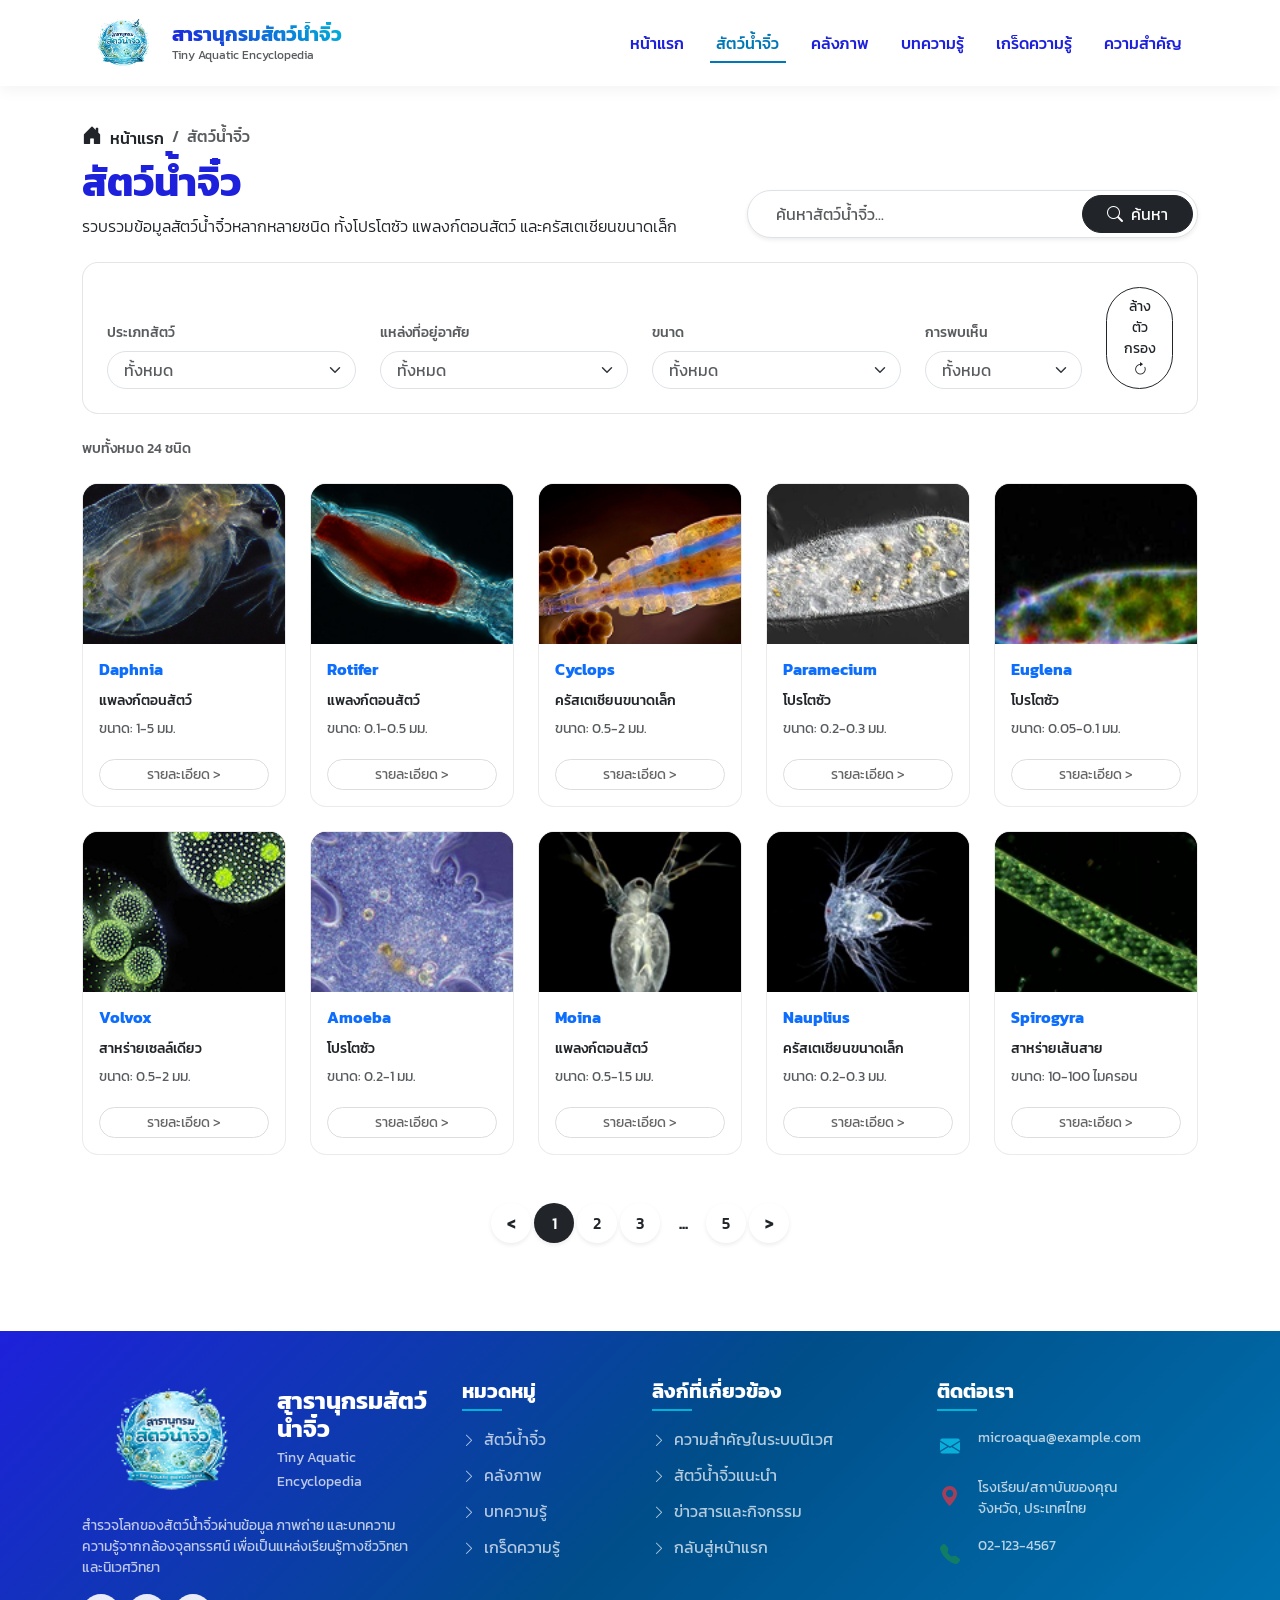
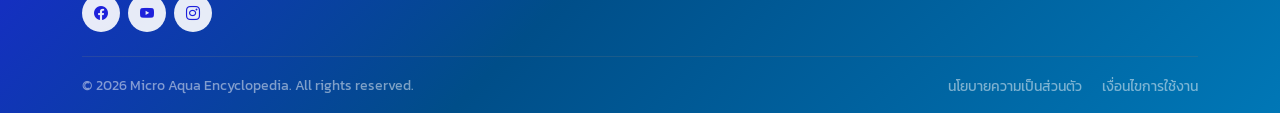
==== commit 316b2d02: "Update title for aquatic encyclopedia page" ====
(no text change in the page or its own stylesheets)
